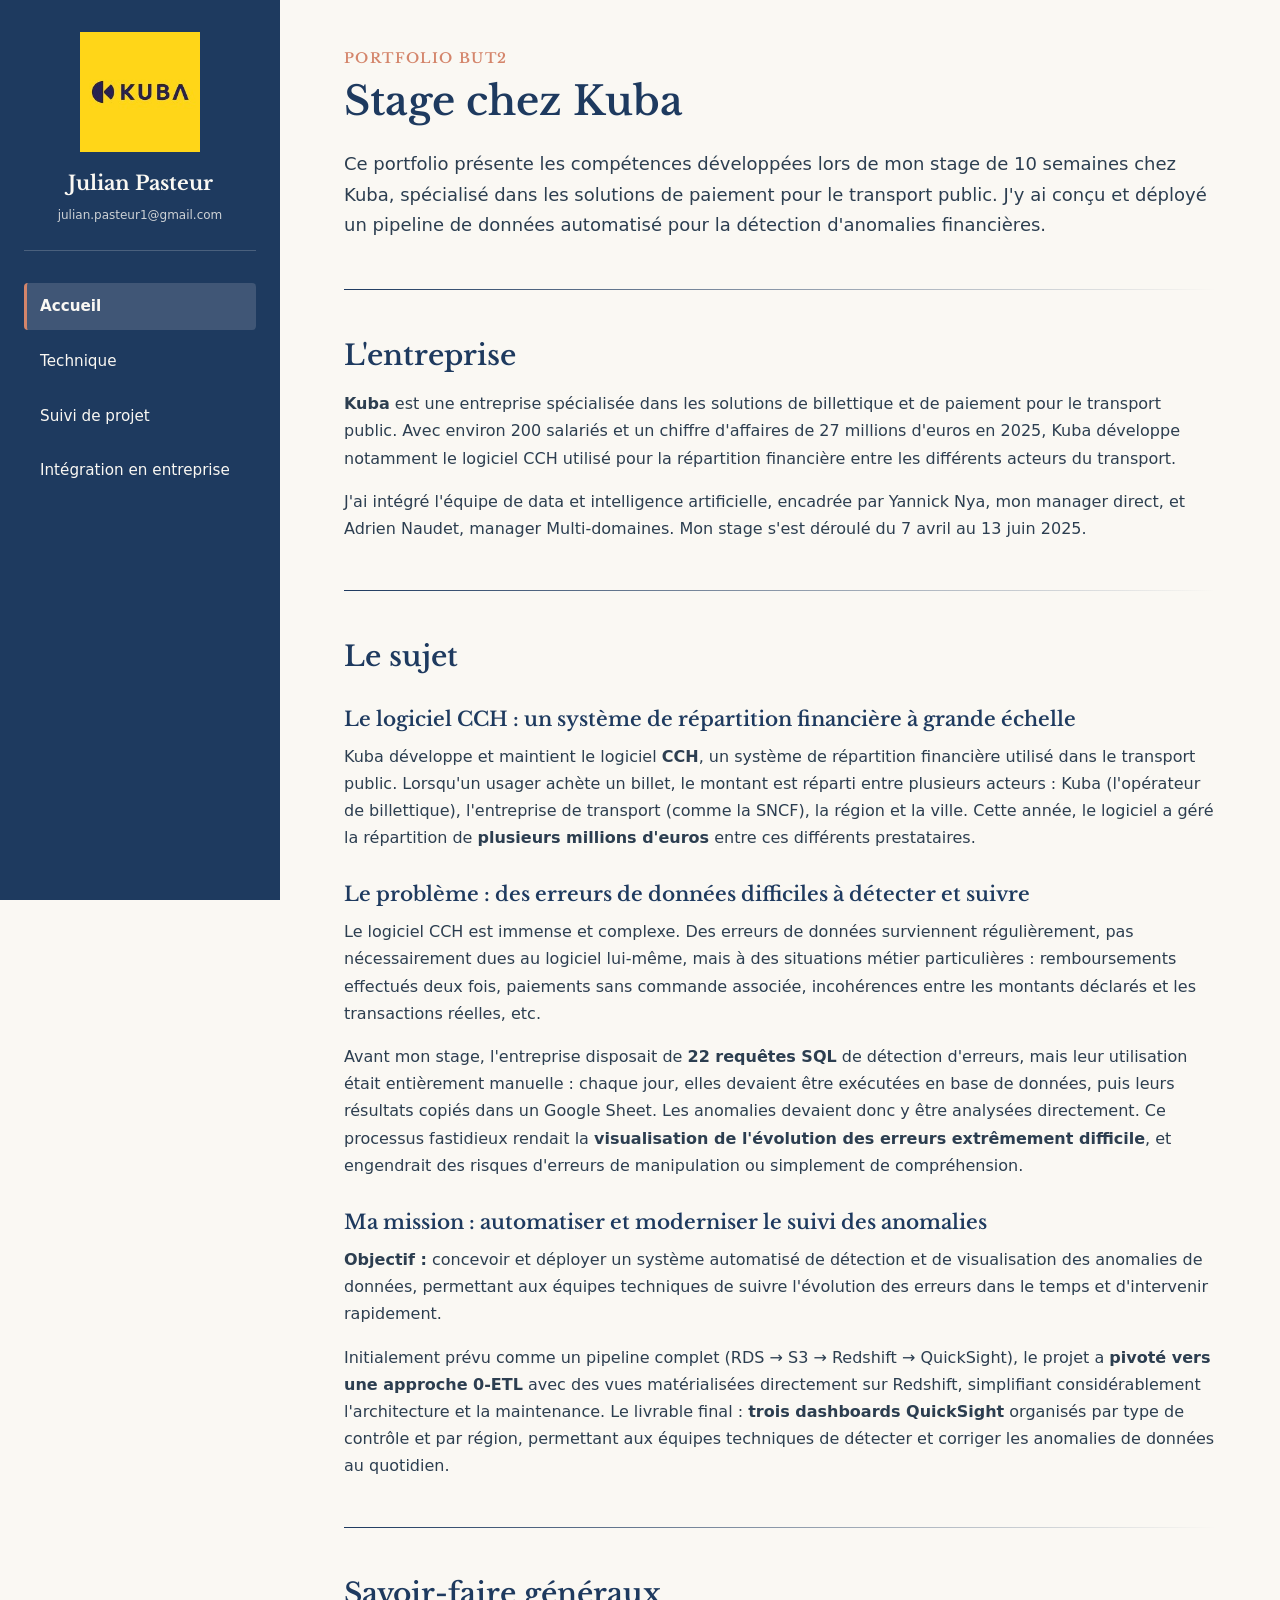
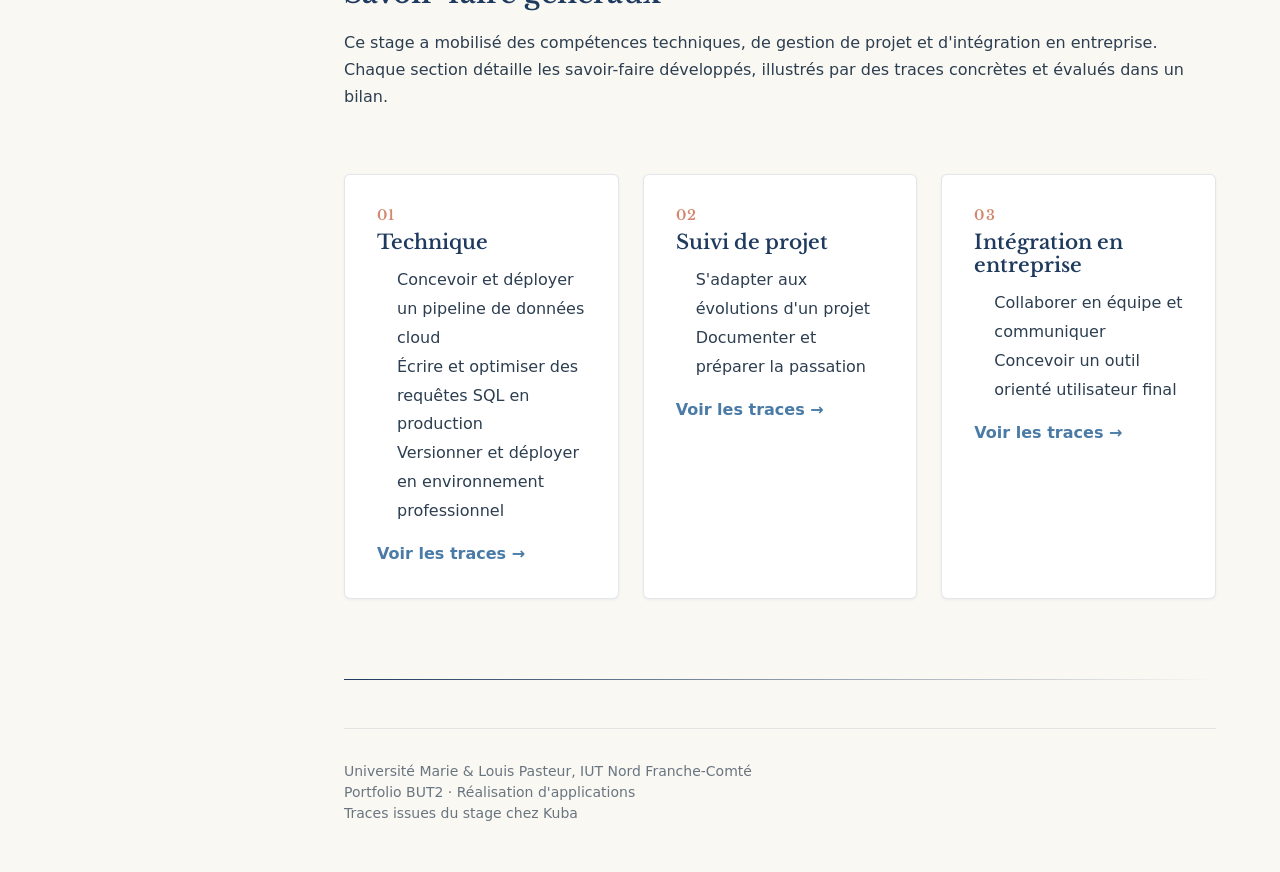
==== index.html @ f93c683e "initial commit" ====
<!DOCTYPE html>
<html lang="fr">
<head>
  <meta charset="utf-8">
  <meta name="viewport" content="width=device-width, initial-scale=1">
  <title>Portfolio BUT2 - Julian Pasteur</title>
  <link rel="preconnect" href="https://fonts.googleapis.com">
  <link rel="preconnect" href="https://fonts.gstatic.com" crossorigin>
  <link href="https://fonts.googleapis.com/css2?family=Libre+Baskerville:wght@400;700&family=Source+Sans+3:wght@400;600;700&display=swap" rel="stylesheet">
  <link rel="stylesheet" href="css/styles.css">
</head>
<body>
  <!-- Sidebar -->
  <aside class="sidebar">
    <div class="sidebar-logo">
      <img src="images/logo-kuba.jpg" alt="Kuba">
      <div class="sidebar-name">Julian Pasteur</div>
      <a href="mailto:julian.pasteur1@gmail.com" class="sidebar-email">julian.pasteur1@gmail.com</a>
    </div>
    
    <nav class="sidebar-nav">
      <ul>
        <li><a href="index.html" class="active">Accueil</a></li>
        <li><a href="technique.html">Technique</a></li>
        <li><a href="suivi.html">Suivi de projet</a></li>
        <li><a href="integration.html">Intégration en entreprise</a></li>
      </ul>
    </nav>
  </aside>

  <!-- Contenu principal -->
  <main class="main-content">
    <span class="section-number">Portfolio BUT2</span>
    <h1>Stage chez Kuba</h1>
    
    <p class="text-lg leading-relaxed mb-8" style="font-size: 1.125rem; line-height: 1.7; margin-bottom: 2rem;">
      Ce portfolio présente les compétences développées lors de mon stage de 10 semaines chez Kuba, 
      spécialisé dans les solutions de paiement pour le transport public. J'y ai conçu et déployé 
      un pipeline de données automatisé pour la détection d'anomalies financières.
    </p>

    <hr class="divider">

    <!-- Contexte entreprise -->
    <section>
      <h2>L'entreprise</h2>
      <p style="line-height: 1.7; margin-bottom: 1rem;">
        <strong>Kuba</strong> est une entreprise spécialisée dans les solutions de billettique et de paiement 
        pour le transport public. Avec environ 200 salariés et un chiffre d'affaires de 27 millions d'euros 
        en 2025, Kuba développe notamment le logiciel CCH utilisé pour la répartition financière 
        entre les différents acteurs du transport.
      </p>
      <p style="line-height: 1.7;">
        J'ai intégré l'équipe de data et intelligence artificielle, encadrée par Yannick Nya, mon manager direct, et Adrien Naudet, manager Multi-domaines.
        Mon stage s'est déroulé du 7 avril au 13 juin 2025.
      </p>
    </section>

    <hr class="divider">

    <!-- Sujet du stage -->
    <section>
      <h2>Le sujet</h2>
      
      <h3>Le logiciel CCH : un système de répartition financière à grande échelle</h3>
      <p style="line-height: 1.7; margin-bottom: 1rem;">
        Kuba développe et maintient le logiciel <strong>CCH</strong>, un système de répartition 
        financière utilisé dans le transport public. Lorsqu'un usager achète un billet, le montant est réparti entre plusieurs acteurs : 
        Kuba (l'opérateur de billettique), l'entreprise de transport (comme la SNCF), la région et la ville. Cette année, le logiciel 
        a géré la répartition de <strong>plusieurs millions d'euros</strong> entre ces différents prestataires.
      </p>

      <h3>Le problème : des erreurs de données difficiles à détecter et suivre</h3>
      <p style="line-height: 1.7; margin-bottom: 1rem;">
        Le logiciel CCH est immense et complexe. Des erreurs de données surviennent régulièrement, pas nécessairement dues au logiciel 
        lui-même, mais à des situations métier particulières : remboursements effectués deux fois, paiements sans commande associée, 
        incohérences entre les montants déclarés et les transactions réelles, etc.
      </p>
      <p style="line-height: 1.7; margin-bottom: 1rem;">
        Avant mon stage, l'entreprise disposait de <strong>22 requêtes SQL</strong> de détection d'erreurs, mais leur utilisation était 
        entièrement manuelle : chaque jour, elles devaient être exécutées en base de données, puis leurs résultats copiés dans un 
        Google Sheet. Les anomalies devaient donc y être analysées directement. Ce processus fastidieux rendait la <strong>visualisation de l'évolution des 
        erreurs extrêmement difficile</strong>, et engendrait des risques d'erreurs de manipulation ou simplement de compréhension.
      </p>

      <h3>Ma mission : automatiser et moderniser le suivi des anomalies</h3>
      <p style="line-height: 1.7; margin-bottom: 1rem;">
        <strong>Objectif :</strong> concevoir et déployer un système automatisé de détection et de visualisation des anomalies de données, 
        permettant aux équipes techniques de suivre l'évolution des erreurs dans le temps et d'intervenir rapidement.
      </p>
      <p style="line-height: 1.7;">
        Initialement prévu comme un pipeline complet (RDS → S3 → Redshift → QuickSight), le projet a <strong>pivoté vers une approche 
        0-ETL</strong> avec des vues matérialisées directement sur Redshift, simplifiant considérablement l'architecture et la maintenance. 
        Le livrable final : <strong>trois dashboards QuickSight</strong> organisés par type de contrôle et par région, permettant aux équipes 
        techniques de détecter et corriger les anomalies de données au quotidien.
      </p>
    </section>

    <hr class="divider">

    <!-- Savoir-faire généraux -->
    <section>
      <h2>Savoir-faire généraux</h2>
      <p style="line-height: 1.7; margin-bottom: 2rem;">
        Ce stage a mobilisé des compétences techniques, de gestion de projet et d'intégration en entreprise. 
        Chaque section détaille les savoir-faire développés, illustrés par des traces concrètes et évalués 
        dans un bilan.
      </p>

      <div style="display: grid; grid-template-columns: repeat(auto-fit, minmax(250px, 1fr)); gap: 1.5rem; margin-top: 2rem;">
        <!-- Technique -->
        <div class="bilan-card">
          <h3 style="margin-top: 0; color: var(--color-violine);">
            <span class="section-number">01</span>
            Technique
          </h3>
          <ul style="line-height: 1.8; padding-left: 1.25rem;">
            <li>Concevoir et déployer un pipeline de données cloud</li>
            <li>Écrire et optimiser des requêtes SQL en production</li>
            <li>Versionner et déployer en environnement professionnel</li>
          </ul>
          <a href="technique.html" style="display: inline-block; margin-top: 1rem; color: var(--color-bleu); text-decoration: none; font-weight: 600;">
            Voir les traces →
          </a>
        </div>

        <!-- Suivi de projet -->
        <div class="bilan-card">
          <h3 style="margin-top: 0; color: var(--color-violine);">
            <span class="section-number">02</span>
            Suivi de projet
          </h3>
          <ul style="line-height: 1.8; padding-left: 1.25rem;">
            <li>S'adapter aux évolutions d'un projet</li>
            <li>Documenter et préparer la passation</li>
          </ul>
          <a href="suivi.html" style="display: inline-block; margin-top: 1rem; color: var(--color-bleu); text-decoration: none; font-weight: 600;">
            Voir les traces →
          </a>
        </div>

        <!-- Intégration -->
        <div class="bilan-card">
          <h3 style="margin-top: 0; color: var(--color-violine);">
            <span class="section-number">03</span>
            Intégration en entreprise
          </h3>
          <ul style="line-height: 1.8; padding-left: 1.25rem;">
            <li>Collaborer en équipe et communiquer</li>
            <li>Concevoir un outil orienté utilisateur final</li>
          </ul>
          <a href="integration.html" style="display: inline-block; margin-top: 1rem; color: var(--color-bleu); text-decoration: none; font-weight: 600;">
            Voir les traces →
          </a>
        </div>
      </div>
    </section>

    <hr class="divider">

    <!-- Footer -->
    <footer style="margin-top: 3rem; padding-top: 2rem; border-top: 1px solid rgba(30, 58, 95, 0.15); font-size: 0.875rem; color: var(--color-ink); opacity: 0.7;">
      <p>Université Marie & Louis Pasteur, IUT Nord Franche-Comté</p>
      <p>Portfolio BUT2 · Réalisation d'applications</p>
      <p>Traces issues du stage chez Kuba</p>
    </footer>
  </main>
</body>
</html>
---- css/styles.css ----
/*! tailwindcss v4.3.0 | MIT License | https://tailwindcss.com */
@layer properties{
  @supports (((-webkit-hyphens:none)) and (not (margin-trim:inline))) or ((-moz-orient:inline) and (not (color:rgb(from red r g b)))){
    *,:before,:after,::backdrop{
      --tw-rotate-x:initial;--tw-rotate-y:initial;--tw-rotate-z:initial;--tw-skew-x:initial;--tw-skew-y:initial;--tw-space-y-reverse:0;--tw-border-style:solid;--tw-leading:initial;--tw-font-weight:initial;--tw-tracking:initial;--tw-shadow:0 0 #0000;--tw-shadow-color:initial;--tw-shadow-alpha:100%;--tw-inset-shadow:0 0 #0000;--tw-inset-shadow-color:initial;--tw-inset-shadow-alpha:100%;--tw-ring-color:initial;--tw-ring-shadow:0 0 #0000;--tw-inset-ring-color:initial;--tw-inset-ring-shadow:0 0 #0000;--tw-ring-inset:initial;--tw-ring-offset-width:0px;--tw-ring-offset-color:#fff;--tw-ring-offset-shadow:0 0 #0000;--tw-backdrop-blur:initial;--tw-backdrop-brightness:initial;--tw-backdrop-contrast:initial;--tw-backdrop-grayscale:initial;--tw-backdrop-hue-rotate:initial;--tw-backdrop-invert:initial;--tw-backdrop-opacity:initial;--tw-backdrop-saturate:initial;--tw-backdrop-sepia:initial
    }
  }
}
@layer theme{
  :root,:host{
    --font-sans:ui-sans-serif, system-ui, sans-serif, "Apple Color Emoji", "Segoe UI Emoji", "Segoe UI Symbol", "Noto Color Emoji";
    --font-mono:ui-monospace, SFMono-Regular, Menlo, Monaco, Consolas, "Liberation Mono", "Courier New", monospace;
    --color-black:#000;
    --color-white:#fff;
    --spacing:.25rem;
    --container-md:28rem;
    --container-2xl:42rem;
    --container-3xl:48rem;
    --container-5xl:64rem;
    --text-xs:.75rem;
    --text-xs--line-height:calc(1 / .75);
    --text-sm:.875rem;
    --text-sm--line-height:calc(1.25 / .875);
    --text-base:1rem;
    --text-base--line-height: 1.5 ;
    --text-lg:1.125rem;
    --text-lg--line-height:calc(1.75 / 1.125);
    --text-xl:1.25rem;
    --text-xl--line-height:calc(1.75 / 1.25);
    --text-2xl:1.5rem;
    --text-2xl--line-height:calc(2 / 1.5);
    --text-3xl:1.875rem;
    --text-3xl--line-height: 1.2 ;
    --text-4xl:2.25rem;
    --text-4xl--line-height:calc(2.5 / 2.25);
    --font-weight-semibold:600;
    --tracking-wide:.025em;
    --leading-tight:1.25;
    --leading-relaxed:1.625;
    --radius-md:.25rem;
    --radius-lg:.375rem;
    --radius-xl:.5rem;
    --default-transition-duration:.15s;
    --default-transition-timing-function:cubic-bezier(.4, 0, .2, 1);
    --default-font-family:var(--font-sans);
    --default-mono-font-family:var(--font-mono);
    --color-violine:#1e3a5f;
    --color-vert:#5a9d7c;
    --color-orange:#d4856b;
    --color-bleu:#4a7ba7;
    --color-marron:#8b7355;
    --color-paper:#faf8f3;
    --color-paper-2:#f0ede4;
    --color-ink:#2c3e50;
    --font-title:"Libre Baskerville", Georgia, serif;
    --font-body:"Source Sans Pro", system-ui, -apple-system, sans-serif
  }
}
@layer base{
  *,:after,:before,::backdrop{box-sizing:border-box;border:0 solid;margin:0;padding:0}
  ::file-selector-button{box-sizing:border-box;border:0 solid;margin:0;padding:0}
  html,:host{-webkit-text-size-adjust:100%;tab-size:4;line-height:1.5;font-family:var(--default-font-family,ui-sans-serif, system-ui, sans-serif, "Apple Color Emoji", "Segoe UI Emoji", "Segoe UI Symbol", "Noto Color Emoji");font-feature-settings:var(--default-font-feature-settings,normal);font-variation-settings:var(--default-font-variation-settings,normal);-webkit-tap-highlight-color:transparent}
  hr{height:0;color:inherit;border-top-width:1px}
  abbr:where([title]){-webkit-text-decoration:underline dotted;text-decoration:underline dotted}
  h1,h2,h3,h4,h5,h6{font-size:inherit;font-weight:inherit}
  a{color:inherit;-webkit-text-decoration:inherit;text-decoration:inherit}
  b,strong{font-weight:bolder}
  code,kbd,samp,pre{font-family:var(--default-mono-font-family,ui-monospace, SFMono-Regular, Menlo, Monaco, Consolas, "Liberation Mono", "Courier New", monospace);font-feature-settings:var(--default-mono-font-feature-settings,normal);font-variation-settings:var(--default-font-variation-settings,normal);font-size:1em}
  small{font-size:80%}
  sub,sup{vertical-align:baseline;font-size:75%;line-height:0;position:relative}
  sub{bottom:-.25em}
  sup{top:-.5em}
  table{text-indent:0;border-color:inherit;border-collapse:collapse}
  :-moz-focusring{outline:auto}
  progress{vertical-align:baseline}
  summary{display:list-item}
  ol,ul,menu{list-style:none}
  img,svg,video,canvas,audio,iframe,embed,object{vertical-align:middle;display:block}
  img,video{max-width:100%;height:auto}
  button,input,select,optgroup,textarea{font:inherit;font-feature-settings:inherit;font-variation-settings:inherit;letter-spacing:inherit;color:inherit;opacity:1;background-color:#0000;border-radius:0}
  ::file-selector-button{font:inherit;font-feature-settings:inherit;font-variation-settings:inherit;letter-spacing:inherit;color:inherit;opacity:1;background-color:#0000;border-radius:0}
  :where(select:is([multiple],[size])) optgroup{font-weight:bolder}
  :where(select:is([multiple],[size])) optgroup option{padding-inline-start:20px}
  ::file-selector-button{margin-inline-end:4px}
  ::placeholder{opacity:1}
  @supports (not ((-webkit-appearance:-apple-pay-button))) or (contain-intrinsic-size:1px){
    ::placeholder{color:currentColor}
    @supports (color:color-mix(in lab,red,red)){
      ::placeholder{color:color-mix(in oklab,currentcolor 50%,transparent)}
    }
  }
  textarea{resize:vertical}
  ::-webkit-search-decoration{-webkit-appearance:none}
  ::-webkit-date-and-time-value{min-height:1lh;text-align:inherit}
  ::-webkit-datetime-edit{display:inline-flex}
  ::-webkit-datetime-edit-fields-wrapper{padding:0}
  ::-webkit-datetime-edit{padding-block:0}
  ::-webkit-datetime-edit-year-field{padding-block:0}
  ::-webkit-datetime-edit-month-field{padding-block:0}
  ::-webkit-datetime-edit-day-field{padding-block:0}
  ::-webkit-datetime-edit-hour-field{padding-block:0}
  ::-webkit-datetime-edit-minute-field{padding-block:0}
  ::-webkit-datetime-edit-second-field{padding-block:0}
  ::-webkit-datetime-edit-millisecond-field{padding-block:0}
  ::-webkit-datetime-edit-meridiem-field{padding-block:0}
  ::-webkit-calendar-picker-indicator{line-height:1}
  :-moz-ui-invalid{box-shadow:none}
  button,input:where([type=button],[type=reset],[type=submit]){appearance:button}
  ::file-selector-button{appearance:button}
  ::-webkit-inner-spin-button{height:auto}
  ::-webkit-outer-spin-button{height:auto}
  [hidden]:where(:not([hidden=until-found])){display:none!important}
  html{background:var(--color-paper);color:var(--color-ink);font-family:var(--font-body)}
  h1,h2,h3{font-family:var(--font-title);color:var(--color-violine);font-weight:600;line-height:1.15}
  code{background:#efe9df;border-radius:.25rem;padding:.05em .35em;font-family:ui-monospace,SFMono-Regular,Menlo,monospace;font-size:.9em}
}
@layer components;
@layer utilities{
  .fixed{position:fixed}
  .sticky{position:sticky}
  .top-0{top:calc(var(--spacing) * 0)}
  .top-4{top:calc(var(--spacing) * 4)}
  .right-4{right:calc(var(--spacing) * 4)}
  .z-10{z-index:10}
  .z-20{z-index:20}
  .m-0{margin:calc(var(--spacing) * 0)}
  .mx-auto{margin-inline:auto}
  .mt-2{margin-top:calc(var(--spacing) * 2)}
  .mt-3{margin-top:calc(var(--spacing) * 3)}
  .mt-4{margin-top:calc(var(--spacing) * 4)}
  .mt-8{margin-top:calc(var(--spacing) * 8)}
  .mt-10{margin-top:calc(var(--spacing) * 10)}
  .-mb-px{margin-bottom:-1px}
  .mb-2{margin-bottom:calc(var(--spacing) * 2)}
  .mb-3{margin-bottom:calc(var(--spacing) * 3)}
  .mb-5{margin-bottom:calc(var(--spacing) * 5)}
  .mb-6{margin-bottom:calc(var(--spacing) * 6)}
  .block{display:block}
  .flex{display:flex}
  .grid{display:grid}
  .inline-block{display:inline-block}
  .aspect-\[4\/3\]{aspect-ratio:4/3}
  .h-10{height:calc(var(--spacing) * 10)}
  .h-11{height:calc(var(--spacing) * 11)}
  .h-dvh{height:100dvh}
  .max-h-none{max-height:none}
  .min-h-full{min-height:100%}
  .min-h-screen{min-height:100vh}
  .w-10{width:calc(var(--spacing) * 10)}
  .w-auto{width:auto}
  .w-full{width:100%}
  .w-screen{width:100vw}
  .max-w-2xl{max-width:var(--container-2xl)}
  .max-w-3xl{max-width:var(--container-3xl)}
  .max-w-5xl{max-width:var(--container-5xl)}
  .max-w-md{max-width:var(--container-md)}
  .max-w-none{max-width:none}
  .min-w-0{min-width:calc(var(--spacing) * 0)}
  .flex-1{flex:1}
  .shrink-0{flex-shrink:0}
  .transform{transform:var(--tw-rotate-x,) var(--tw-rotate-y,) var(--tw-rotate-z,) var(--tw-skew-x,) var(--tw-skew-y,)}
  .cursor-not-allowed{cursor:not-allowed}
  .cursor-zoom-in{cursor:zoom-in}
  .list-disc{list-style-type:disc}
  .flex-col{flex-direction:column}
  .flex-wrap{flex-wrap:wrap}
  .place-items-center{place-items:center}
  .items-center{align-items:center}
  .items-start{align-items:flex-start}
  .justify-between{justify-content:space-between}
  .gap-1{gap:calc(var(--spacing) * 1)}
  .gap-2{gap:calc(var(--spacing) * 2)}
  .gap-3{gap:calc(var(--spacing) * 3)}
  .gap-4{gap:calc(var(--spacing) * 4)}
  .gap-5{gap:calc(var(--spacing) * 5)}
  .gap-6{gap:calc(var(--spacing) * 6)}
  :where(.space-y-1\.5>:not(:last-child)){--tw-space-y-reverse:0;margin-block-start:calc(calc(var(--spacing) * 1.5) * var(--tw-space-y-reverse));margin-block-end:calc(calc(var(--spacing) * 1.5) * calc(1 - var(--tw-space-y-reverse)))}
  :where(.space-y-2>:not(:last-child)){--tw-space-y-reverse:0;margin-block-start:calc(calc(var(--spacing) * 2) * var(--tw-space-y-reverse));margin-block-end:calc(calc(var(--spacing) * 2) * calc(1 - var(--tw-space-y-reverse)))}
  :where(.space-y-3>:not(:last-child)){--tw-space-y-reverse:0;margin-block-start:calc(calc(var(--spacing) * 3) * var(--tw-space-y-reverse));margin-block-end:calc(calc(var(--spacing) * 3) * calc(1 - var(--tw-space-y-reverse)))}
  :where(.space-y-4>:not(:last-child)){--tw-space-y-reverse:0;margin-block-start:calc(calc(var(--spacing) * 4) * var(--tw-space-y-reverse));margin-block-end:calc(calc(var(--spacing) * 4) * calc(1 - var(--tw-space-y-reverse)))}
  :where(.space-y-5>:not(:last-child)){--tw-space-y-reverse:0;margin-block-start:calc(calc(var(--spacing) * 5) * var(--tw-space-y-reverse));margin-block-end:calc(calc(var(--spacing) * 5) * calc(1 - var(--tw-space-y-reverse)))}
  :where(.space-y-6>:not(:last-child)){--tw-space-y-reverse:0;margin-block-start:calc(calc(var(--spacing) * 6) * var(--tw-space-y-reverse));margin-block-end:calc(calc(var(--spacing) * 6) * calc(1 - var(--tw-space-y-reverse)))}
  .overflow-auto{overflow:auto}
  .overflow-hidden{overflow:hidden}
  .rounded-full{border-radius:3.40282e38px}
  .rounded-lg{border-radius:var(--radius-lg)}
  .rounded-md{border-radius:var(--radius-md)}
  .rounded-xl{border-radius:var(--radius-xl)}
  .rounded-t-md{border-top-left-radius:var(--radius-md);border-top-right-radius:var(--radius-md)}
  .border{border-style:var(--tw-border-style);border-width:1px}
  .border-0{border-style:var(--tw-border-style);border-width:0}
  .border-2{border-style:var(--tw-border-style);border-width:2px}
  .border-t{border-top-style:var(--tw-border-style);border-top-width:1px}
  .border-b{border-bottom-style:var(--tw-border-style);border-bottom-width:1px}
  .border-b-2{border-bottom-style:var(--tw-border-style);border-bottom-width:2px}
  .border-dashed{--tw-border-style:dashed;border-style:dashed}
  .border-orange{border-color:var(--color-orange)}
  .border-transparent{border-color:#0000}
  .border-violine{border-color:var(--color-violine)}
  .border-violine\/15{border-color:#3d1d5326}
  @supports (color:color-mix(in lab,red,red)){.border-violine\/15{border-color:color-mix(in oklab,var(--color-violine) 15%,transparent)}}
  .border-violine\/20{border-color:#3d1d5333}
  @supports (color:color-mix(in lab,red,red)){.border-violine\/20{border-color:color-mix(in oklab,var(--color-violine) 20%,transparent)}}
  .border-violine\/25{border-color:#3d1d5340}
  @supports (color:color-mix(in lab,red,red)){.border-violine\/25{border-color:color-mix(in oklab,var(--color-violine) 25%,transparent)}}
  .border-violine\/30{border-color:#3d1d534d}
  @supports (color:color-mix(in lab,red,red)){.border-violine\/30{border-color:color-mix(in oklab,var(--color-violine) 30%,transparent)}}
  .bg-orange\/15{background-color:#ffbe6c26}
  @supports (color:color-mix(in lab,red,red)){.bg-orange\/15{background-color:color-mix(in oklab,var(--color-orange) 15%,transparent)}}
  .bg-paper{background-color:var(--color-paper)}
  .bg-paper-2{background-color:var(--color-paper-2)}
  .bg-paper\/95{background-color:#f7f4eef2}
  @supports (color:color-mix(in lab,red,red)){.bg-paper\/95{background-color:color-mix(in oklab,var(--color-paper) 95%,transparent)}}
  .bg-transparent{background-color:#0000}
  .bg-violine{background-color:var(--color-violine)}
  .bg-white\/50{background-color:#ffffff80}
  @supports (color:color-mix(in lab,red,red)){.bg-white\/50{background-color:color-mix(in oklab,var(--color-white) 50%,transparent)}}
  .bg-white\/60{background-color:#fff9}
  @supports (color:color-mix(in lab,red,red)){.bg-white\/60{background-color:color-mix(in oklab,var(--color-white) 60%,transparent)}}
  .bg-white\/90{background-color:#ffffffe6}
  @supports (color:color-mix(in lab,red,red)){.bg-white\/90{background-color:color-mix(in oklab,var(--color-white) 90%,transparent)}}
  .p-0{padding:calc(var(--spacing) * 0)}
  .p-4{padding:calc(var(--spacing) * 4)}
  .p-5{padding:calc(var(--spacing) * 5)}
  .px-3{padding-inline:calc(var(--spacing) * 3)}
  .px-5{padding-inline:calc(var(--spacing) * 5)}
  .py-1\.5{padding-block:calc(var(--spacing) * 1.5)}
  .py-2{padding-block:calc(var(--spacing) * 2)}
  .py-3{padding-block:calc(var(--spacing) * 3)}
  .py-6{padding-block:calc(var(--spacing) * 6)}
  .py-8{padding-block:calc(var(--spacing) * 8)}
  .pb-5{padding-bottom:calc(var(--spacing) * 5)}
  .pl-5{padding-left:calc(var(--spacing) * 5)}
  .text-center{text-align:center}
  .text-right{text-align:right}
  .font-title{font-family:var(--font-title)}
  .text-2xl{font-size:var(--text-2xl);line-height:var(--tw-leading,var(--text-2xl--line-height))}
  .text-3xl{font-size:var(--text-3xl);line-height:var(--tw-leading,var(--text-3xl--line-height))}
  .text-base{font-size:var(--text-base);line-height:var(--tw-leading,var(--text-base--line-height))}
  .text-lg{font-size:var(--text-lg);line-height:var(--tw-leading,var(--text-lg--line-height))}
  .text-sm{font-size:var(--text-sm);line-height:var(--tw-leading,var(--text-sm--line-height))}
  .text-xl{font-size:var(--text-xl);line-height:var(--tw-leading,var(--text-xl--line-height))}
  .text-xs{font-size:var(--text-xs);line-height:var(--tw-leading,var(--text-xs--line-height))}
  .text-\[15px\]{font-size:15px}
  .leading-none{--tw-leading:1;line-height:1}
  .leading-relaxed{--tw-leading:var(--leading-relaxed);line-height:var(--leading-relaxed)}
  .leading-tight{--tw-leading:var(--leading-tight);line-height:var(--leading-tight)}
  .font-semibold{--tw-font-weight:var(--font-weight-semibold);font-weight:var(--font-weight-semibold)}
  .tracking-wide{--tw-tracking:var(--tracking-wide);letter-spacing:var(--tracking-wide)}
  .text-bleu{color:var(--color-bleu)}
  .text-ink\/35{color:#1f183059}
  @supports (color:color-mix(in lab,red,red)){.text-ink\/35{color:color-mix(in oklab,var(--color-ink) 35%,transparent)}}
  .text-ink\/50{color:#1f183080}
  @supports (color:color-mix(in lab,red,red)){.text-ink\/50{color:color-mix(in oklab,var(--color-ink) 50%,transparent)}}
  .text-ink\/60{color:#1f183099}
  @supports (color:color-mix(in lab,red,red)){.text-ink\/60{color:color-mix(in oklab,var(--color-ink) 60%,transparent)}}
  .text-ink\/70{color:#1f1830b3}
  @supports (color:color-mix(in lab,red,red)){.text-ink\/70{color:color-mix(in oklab,var(--color-ink) 70%,transparent)}}
  .text-ink\/75{color:#1f1830bf}
  @supports (color:color-mix(in lab,red,red)){.text-ink\/75{color:color-mix(in oklab,var(--color-ink) 75%,transparent)}}
  .text-ink\/80{color:#1f1830cc}
  @supports (color:color-mix(in lab,red,red)){.text-ink\/80{color:color-mix(in oklab,var(--color-ink) 80%,transparent)}}
  .text-ink\/85{color:#1f1830d9}
  @supports (color:color-mix(in lab,red,red)){.text-ink\/85{color:color-mix(in oklab,var(--color-ink) 85%,transparent)}}
  .text-marron{color:var(--color-marron)}
  .text-orange{color:var(--color-orange)}
  .text-vert{color:var(--color-vert)}
  .text-violine{color:var(--color-violine)}
  .text-white{color:var(--color-white)}
  .text-white\/90{color:#ffffffe6}
  @supports (color:color-mix(in lab,red,red)){.text-white\/90{color:color-mix(in oklab,var(--color-white) 90%,transparent)}}
  .underline{text-decoration-line:underline}
  .decoration-orange{-webkit-text-decoration-color:var(--color-orange);text-decoration-color:var(--color-orange)}
  .decoration-2{text-decoration-thickness:2px}
  .underline-offset-2{text-underline-offset:2px}
  .opacity-80{opacity:.8}
  .shadow{--tw-shadow:0 1px 3px 0 var(--tw-shadow-color,#0000001a), 0 1px 2px -1px var(--tw-shadow-color,#0000001a);box-shadow:var(--tw-inset-shadow),var(--tw-inset-ring-shadow),var(--tw-ring-offset-shadow),var(--tw-ring-shadow),var(--tw-shadow)}
  .shadow-2xl{--tw-shadow:0 25px 50px -12px var(--tw-shadow-color,#00000040);box-shadow:var(--tw-inset-shadow),var(--tw-inset-ring-shadow),var(--tw-ring-offset-shadow),var(--tw-ring-shadow),var(--tw-shadow)}
  .shadow-sm{--tw-shadow:0 1px 3px 0 var(--tw-shadow-color,#0000001a), 0 1px 2px -1px var(--tw-shadow-color,#0000001a);box-shadow:var(--tw-inset-shadow),var(--tw-inset-ring-shadow),var(--tw-ring-offset-shadow),var(--tw-ring-shadow),var(--tw-shadow)}
  .backdrop-blur{--tw-backdrop-blur:blur(8px);-webkit-backdrop-filter:var(--tw-backdrop-blur,) var(--tw-backdrop-brightness,) var(--tw-backdrop-contrast,) var(--tw-backdrop-grayscale,) var(--tw-backdrop-hue-rotate,) var(--tw-backdrop-invert,) var(--tw-backdrop-opacity,) var(--tw-backdrop-saturate,) var(--tw-backdrop-sepia,);backdrop-filter:var(--tw-backdrop-blur,) var(--tw-backdrop-brightness,) var(--tw-backdrop-contrast,) var(--tw-backdrop-grayscale,) var(--tw-backdrop-hue-rotate,) var(--tw-backdrop-invert,) var(--tw-backdrop-opacity,) var(--tw-backdrop-saturate,) var(--tw-backdrop-sepia,)}
  .transition{transition-property:color,background-color,border-color,outline-color,text-decoration-color,fill,stroke,--tw-gradient-from,--tw-gradient-via,--tw-gradient-to,opacity,box-shadow,transform,translate,scale,rotate,filter,-webkit-backdrop-filter,backdrop-filter,display,content-visibility,overlay,pointer-events;transition-timing-function:var(--tw-ease,var(--default-transition-timing-function));transition-duration:var(--tw-duration,var(--default-transition-duration))}
  .transition-colors{transition-property:color,background-color,border-color,outline-color,text-decoration-color,fill,stroke,--tw-gradient-from,--tw-gradient-via,--tw-gradient-to;transition-timing-function:var(--tw-ease,var(--default-transition-timing-function));transition-duration:var(--tw-duration,var(--default-transition-duration))}
  .backdrop\:bg-black\/85::backdrop{background-color:#000000d9}
  @supports (color:color-mix(in lab,red,red)){.backdrop\:bg-black\/85::backdrop{background-color:color-mix(in oklab,var(--color-black) 85%,transparent)}}
  @media(hover:hover){
    .hover\:border-orange\/50:hover{border-color:#ffbe6c80}
    @supports (color:color-mix(in lab,red,red)){.hover\:border-orange\/50:hover{border-color:color-mix(in oklab,var(--color-orange) 50%,transparent)}}
    .hover\:bg-white:hover{background-color:var(--color-white)}
    .hover\:text-violine:hover{color:var(--color-violine)}
    .hover\:opacity-100:hover{opacity:1}
    .hover\:shadow-md:hover{--tw-shadow:0 4px 6px -1px var(--tw-shadow-color,#0000001a), 0 2px 4px -2px var(--tw-shadow-color,#0000001a);box-shadow:var(--tw-inset-shadow),var(--tw-inset-ring-shadow),var(--tw-ring-offset-shadow),var(--tw-ring-shadow),var(--tw-shadow)}
  }
  .focus\:outline-none:focus{--tw-outline-style:none;outline-style:none}
  .focus-visible\:ring-2:focus-visible{--tw-ring-shadow:var(--tw-ring-inset,) 0 0 0 calc(2px + var(--tw-ring-offset-width)) var(--tw-ring-color,currentcolor);box-shadow:var(--tw-inset-shadow),var(--tw-inset-ring-shadow),var(--tw-ring-offset-shadow),var(--tw-ring-shadow),var(--tw-shadow)}
  .focus-visible\:ring-violine:focus-visible{--tw-ring-color:var(--color-violine)}
  .focus-visible\:ring-offset-2:focus-visible{--tw-ring-offset-width:2px;--tw-ring-offset-shadow:var(--tw-ring-inset,) 0 0 0 var(--tw-ring-offset-width) var(--tw-ring-offset-color)}
  .focus-visible\:ring-offset-paper:focus-visible{--tw-ring-offset-color:var(--color-paper)}
  @media(min-width:40rem){
    .sm\:grid-cols-3{grid-template-columns:repeat(3,minmax(0,1fr))}
    .sm\:p-8{padding:calc(var(--spacing) * 8)}
    .sm\:text-3xl{font-size:var(--text-3xl);line-height:var(--tw-leading,var(--text-3xl--line-height))}
    .sm\:text-4xl{font-size:var(--text-4xl);line-height:var(--tw-leading,var(--text-4xl--line-height))}
  }
  @media(min-width:48rem){
    .md\:sticky{position:sticky}
    .md\:top-28{top:calc(var(--spacing) * 28)}
    .md\:z-10{z-index:10}
    .md\:w-\[280px\]{width:280px}
    .md\:w-\[420px\]{width:420px}
    .md\:grid-cols-2{grid-template-columns:repeat(2,minmax(0,1fr))}
    .md\:grid-cols-3{grid-template-columns:repeat(3,minmax(0,1fr))}
    .md\:flex-row{flex-direction:row}
    .md\:bg-paper{background-color:var(--color-paper)}
    .md\:pb-4{padding-bottom:calc(var(--spacing) * 4)}
  }
}
.mark{border-radius:.28rem;padding:.04em .4em;font-weight:700}
.mark-vert{background:var(--color-vert);color:#0b3d23}
.mark-orange{background:var(--color-orange);color:#5a3a00}
.mark-violine{background:var(--color-violine);color:#fff}
.mark-bleu{background:var(--color-bleu);color:#fff}
@property --tw-rotate-x{syntax:"*";inherits:false}
@property --tw-rotate-y{syntax:"*";inherits:false}
@property --tw-rotate-z{syntax:"*";inherits:false}
@property --tw-skew-x{syntax:"*";inherits:false}
@property --tw-skew-y{syntax:"*";inherits:false}
@property --tw-space-y-reverse{syntax:"*";inherits:false;initial-value:0}
@property --tw-border-style{syntax:"*";inherits:false;initial-value:solid}
@property --tw-leading{syntax:"*";inherits:false}
@property --tw-font-weight{syntax:"*";inherits:false}
@property --tw-tracking{syntax:"*";inherits:false}
@property --tw-shadow{syntax:"*";inherits:false;initial-value:0 0 #0000}
@property --tw-shadow-color{syntax:"*";inherits:false}
@property --tw-shadow-alpha{syntax:"<percentage>";inherits:false;initial-value:100%}
@property --tw-inset-shadow{syntax:"*";inherits:false;initial-value:0 0 #0000}
@property --tw-inset-shadow-color{syntax:"*";inherits:false}
@property --tw-inset-shadow-alpha{syntax:"<percentage>";inherits:false;initial-value:100%}
@property --tw-ring-color{syntax:"*";inherits:false}
@property --tw-ring-shadow{syntax:"*";inherits:false;initial-value:0 0 #0000}
@property --tw-inset-ring-color{syntax:"*";inherits:false}
@property --tw-inset-ring-shadow{syntax:"*";inherits:false;initial-value:0 0 #0000}
@property --tw-ring-inset{syntax:"*";inherits:false}
@property --tw-ring-offset-width{syntax:"<length>";inherits:false;initial-value:0}
@property --tw-ring-offset-color{syntax:"*";inherits:false;initial-value:#fff}
@property --tw-ring-offset-shadow{syntax:"*";inherits:false;initial-value:0 0 #0000}
@property --tw-backdrop-blur{syntax:"*";inherits:false}
@property --tw-backdrop-brightness{syntax:"*";inherits:false}
@property --tw-backdrop-contrast{syntax:"*";inherits:false}
@property --tw-backdrop-grayscale{syntax:"*";inherits:false}
@property --tw-backdrop-hue-rotate{syntax:"*";inherits:false}
@property --tw-backdrop-invert{syntax:"*";inherits:false}
@property --tw-backdrop-opacity{syntax:"*";inherits:false}
@property --tw-backdrop-saturate{syntax:"*";inherits:false}
@property --tw-backdrop-sepia{syntax:"*";inherits:false}

/* Layout principal avec sidebar */
body {
  display: grid;
  grid-template-columns: 280px 1fr;
  min-height: 100vh;
}

@media (max-width: 768px) {
  body {
    grid-template-columns: 1fr;
  }
}

/* Sidebar fixe */
.sidebar {
  position: sticky;
  top: 0;
  height: 100vh;
  background: var(--color-violine);
  color: var(--color-paper);
  padding: 2rem 1.5rem;
  display: flex;
  flex-direction: column;
  gap: 2rem;
  overflow-y: auto;
}

@media (max-width: 768px) {
  .sidebar {
    position: relative;
    height: auto;
  }
}

.sidebar-logo {
  text-align: center;
  padding-bottom: 1.5rem;
  border-bottom: 1px solid rgba(250, 248, 243, 0.2);
}

.sidebar-logo img {
  max-width: 120px;
  margin: 0 auto 1rem;
}

.sidebar-name {
  font-family: var(--font-title);
  font-size: 1.25rem;
  font-weight: 700;
  margin-bottom: 0.25rem;
}

.sidebar-email {
  font-size: 0.75rem;
  opacity: 0.8;
  text-decoration: none;
  color: inherit;
}

.sidebar-email:hover {
  opacity: 1;
  text-decoration: underline;
}

/* Navigation sidebar */
.sidebar-nav {
  flex: 1;
}

.sidebar-nav ul {
  list-style: none;
  padding: 0;
  margin: 0;
}

.sidebar-nav li {
  margin-bottom: 0.5rem;
}

.sidebar-nav a {
  display: block;
  padding: 0.75rem 1rem;
  color: var(--color-paper);
  text-decoration: none;
  border-radius: 4px;
  transition: background 0.2s;
  font-size: 0.95rem;
}

.sidebar-nav a:hover {
  background: rgba(250, 248, 243, 0.1);
}

.sidebar-nav a.active {
  background: rgba(250, 248, 243, 0.15);
  font-weight: 600;
  border-left: 3px solid var(--color-orange);
  padding-left: calc(1rem - 3px);
}

/* Contenu principal */
.main-content {
  padding: 3rem 4rem;
  max-width: 1400px;
}

@media (max-width: 768px) {
  .main-content {
    padding: 2rem 1.5rem;
  }
}

/* Titres avec numérotation */
.section-number {
  display: block;
  font-family: var(--font-title);
  font-size: 0.875rem;
  color: var(--color-orange);
  font-weight: 600;
  letter-spacing: 0.1em;
  text-transform: uppercase;
  margin-bottom: 0.5rem;
}

h1 {
  font-size: 2.5rem;
  line-height: 1.2;
  margin-bottom: 1.5rem;
}

h2 {
  font-size: 1.75rem;
  line-height: 1.3;
  margin-top: 3rem;
  margin-bottom: 1rem;
}

h3 {
  font-size: 1.25rem;
  margin-top: 2rem;
  margin-bottom: 0.75rem;
}

/* Séparateurs décoratifs */
.divider {
  border: none;
  height: 1px;
  background: linear-gradient(to right, var(--color-violine), transparent);
  margin: 3rem 0;
}

/* Traces en pleine largeur */
.trace {
  margin: 2rem 0;
}

.trace img {
  width: 50%;
  border: 1px solid rgba(30, 58, 95, 0.15);
  border-radius: 4px;
  box-shadow: 0 2px 8px rgba(30, 58, 95, 0.08);
}

.trace-caption {
  font-size: 0.875rem;
  color: var(--color-ink);
  opacity: 0.7;
  margin-top: 0.75rem;
  line-height: 1.5;
}

/* Compétences */
.skill-list {
  display: flex;
  flex-direction: column;
  gap: 0.75rem;
  margin: 1.5rem 0;
}

.skill-item {
  display: flex;
  align-items: flex-start;
  gap: 1rem;
  padding: 1rem;
  background: rgba(30, 58, 95, 0.03);
  border-left: 3px solid var(--color-bleu);
  border-radius: 0 4px 4px 0;
}

.skill-number {
  font-family: var(--font-title);
  font-weight: 700;
  color: var(--color-violine);
  font-size: 1.25rem;
  min-width: 2rem;
}

.skill-text {
  flex: 1;
  font-size: 0.95rem;
  line-height: 1.5;
}

/* Bilan */
.bilan-card {
  background: white;
  border: 1px solid rgba(30, 58, 95, 0.12);
  border-radius: 6px;
  padding: 2rem;
  margin: 2rem 0;
  box-shadow: 0 1px 3px rgba(30, 58, 95, 0.06);
}

.bilan-header {
  display: flex;
  justify-content: space-between;
  align-items: center;
  margin-bottom: 1.5rem;
  padding-bottom: 1rem;
  border-bottom: 2px solid var(--color-orange);
}

.bilan-level {
  display: inline-block;
  padding: 0.5rem 1rem;
  background: var(--color-vert);
  color: white;
  border-radius: 4px;
  font-weight: 600;
  font-size: 0.875rem;
}

/* Grille avant/après */
.comparison-grid {
  display: grid;
  grid-template-columns: 1fr 1fr;
  gap: 1.5rem;
  margin: 2rem 0;
}

@media (max-width: 640px) {
  .comparison-grid {
    grid-template-columns: 1fr;
  }
}

.comparison-card {
  padding: 1.25rem;
  border-radius: 4px;
  border: 1px solid rgba(30, 58, 95, 0.15);
}

.comparison-card.before {
  background: rgba(30, 58, 95, 0.03);
}

.comparison-card.after {
  background: rgba(90, 157, 124, 0.08);
  border-color: var(--color-vert);
}

.comparison-label {
  font-size: 0.75rem;
  font-weight: 600;
  text-transform: uppercase;
  letter-spacing: 0.05em;
  margin-bottom: 0.5rem;
}

.comparison-card.before .comparison-label {
  color: var(--color-violine);
}

.comparison-card.after .comparison-label {
  color: var(--color-vert);
}
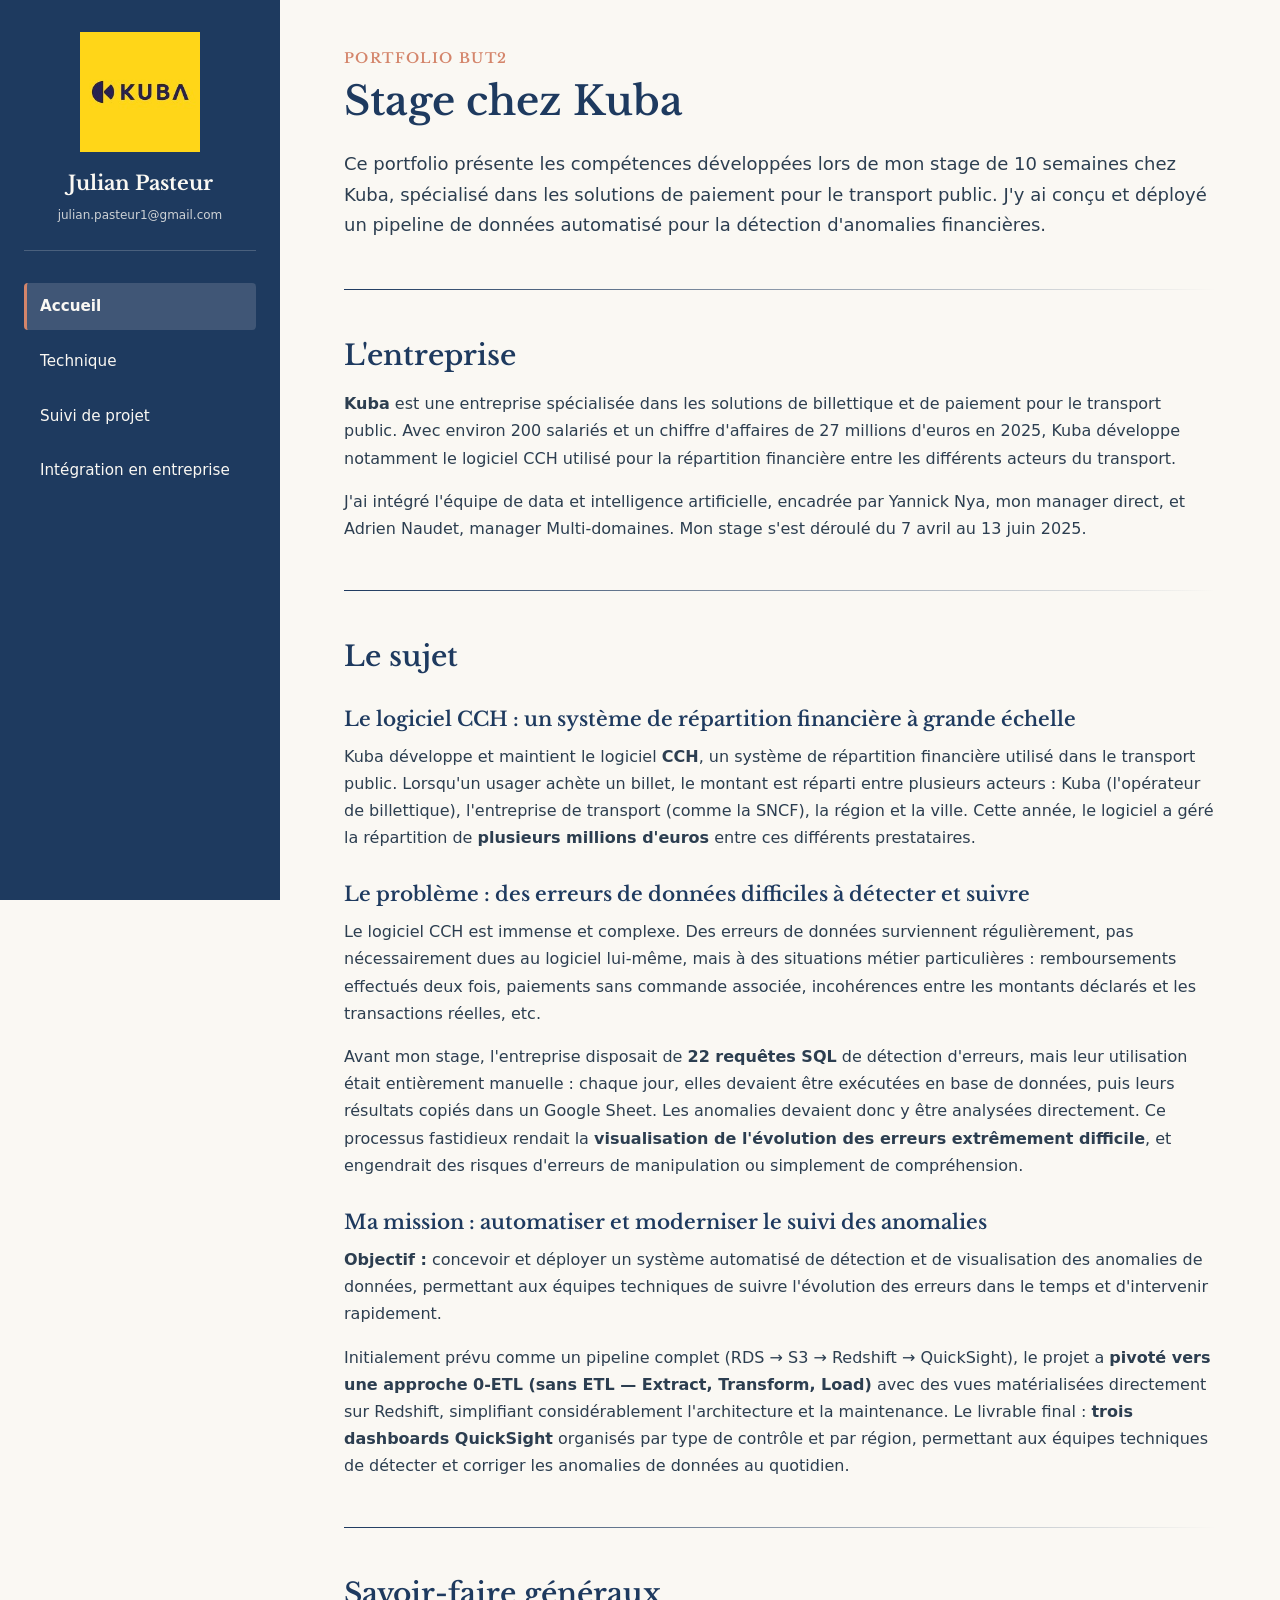
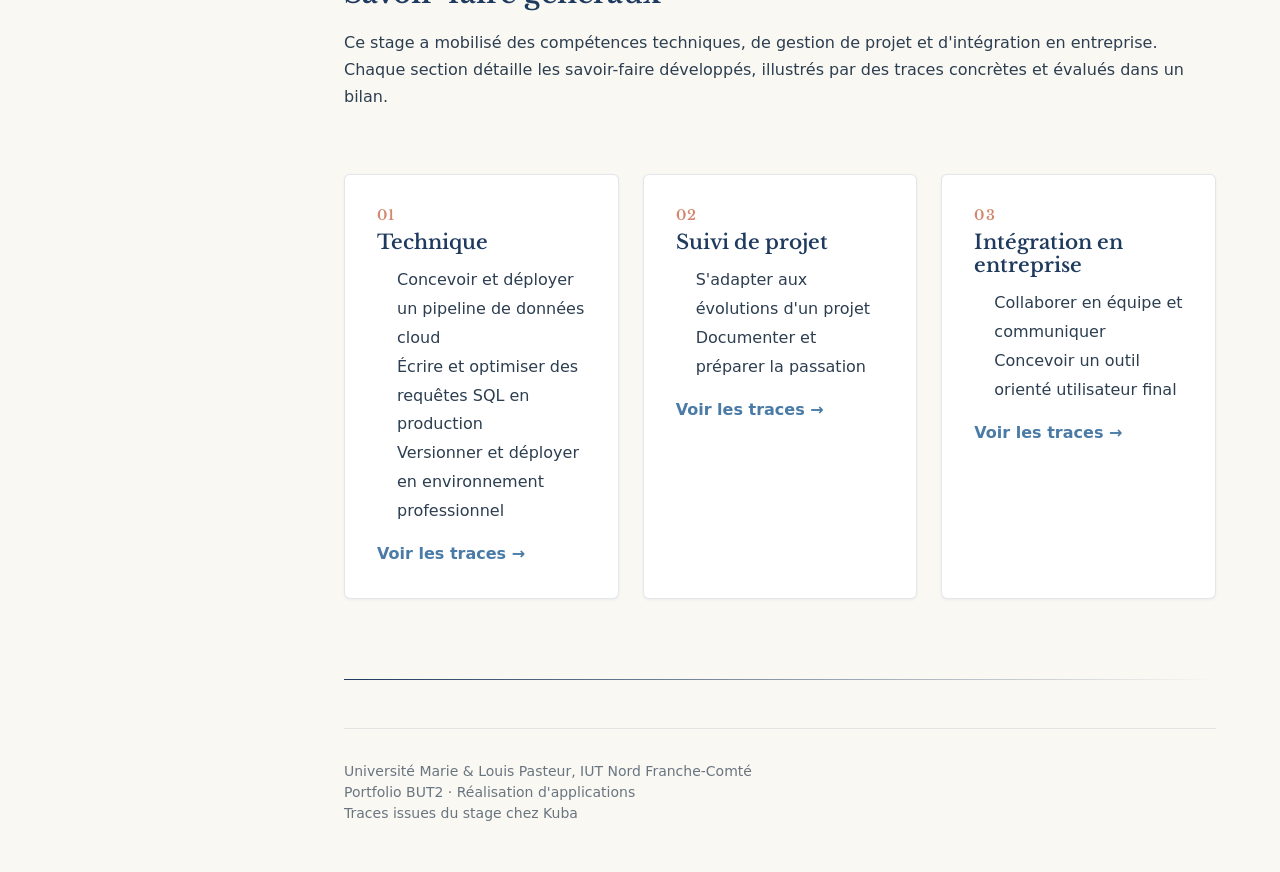
==== commit 5834a500: "explication des acronymes" ====
--- a/index.html
+++ b/index.html
@@ -7,6 +7,7 @@
   <link rel="preconnect" href="https://fonts.googleapis.com">
   <link rel="preconnect" href="https://fonts.gstatic.com" crossorigin>
   <link href="https://fonts.googleapis.com/css2?family=Libre+Baskerville:wght@400;700&family=Source+Sans+3:wght@400;600;700&display=swap" rel="stylesheet">
+  <link rel="icon" type="image/jpeg" href="images/favicon.jpg">
   <link rel="stylesheet" href="css/styles.css">
 </head>
 <body>
@@ -90,7 +91,7 @@
       </p>
       <p style="line-height: 1.7;">
         Initialement prévu comme un pipeline complet (RDS → S3 → Redshift → QuickSight), le projet a <strong>pivoté vers une approche 
-        0-ETL</strong> avec des vues matérialisées directement sur Redshift, simplifiant considérablement l'architecture et la maintenance. 
+        0-ETL (sans ETL — Extract, Transform, Load)</strong> avec des vues matérialisées directement sur Redshift, simplifiant considérablement l'architecture et la maintenance. 
         Le livrable final : <strong>trois dashboards QuickSight</strong> organisés par type de contrôle et par région, permettant aux équipes 
         techniques de détecter et corriger les anomalies de données au quotidien.
       </p>
--- a/css/styles.css
+++ b/css/styles.css
@@ -510,10 +510,18 @@
 }
 
 .trace img {
-  width: 50%;
+  max-width: 100%;
   border: 1px solid rgba(30, 58, 95, 0.15);
   border-radius: 4px;
   box-shadow: 0 2px 8px rgba(30, 58, 95, 0.08);
+}
+
+.trace img:not(.full-width) {
+  width: 50%;
+}
+
+.trace img.full-width {
+  width: 100%;
 }
 
 .trace-caption {
